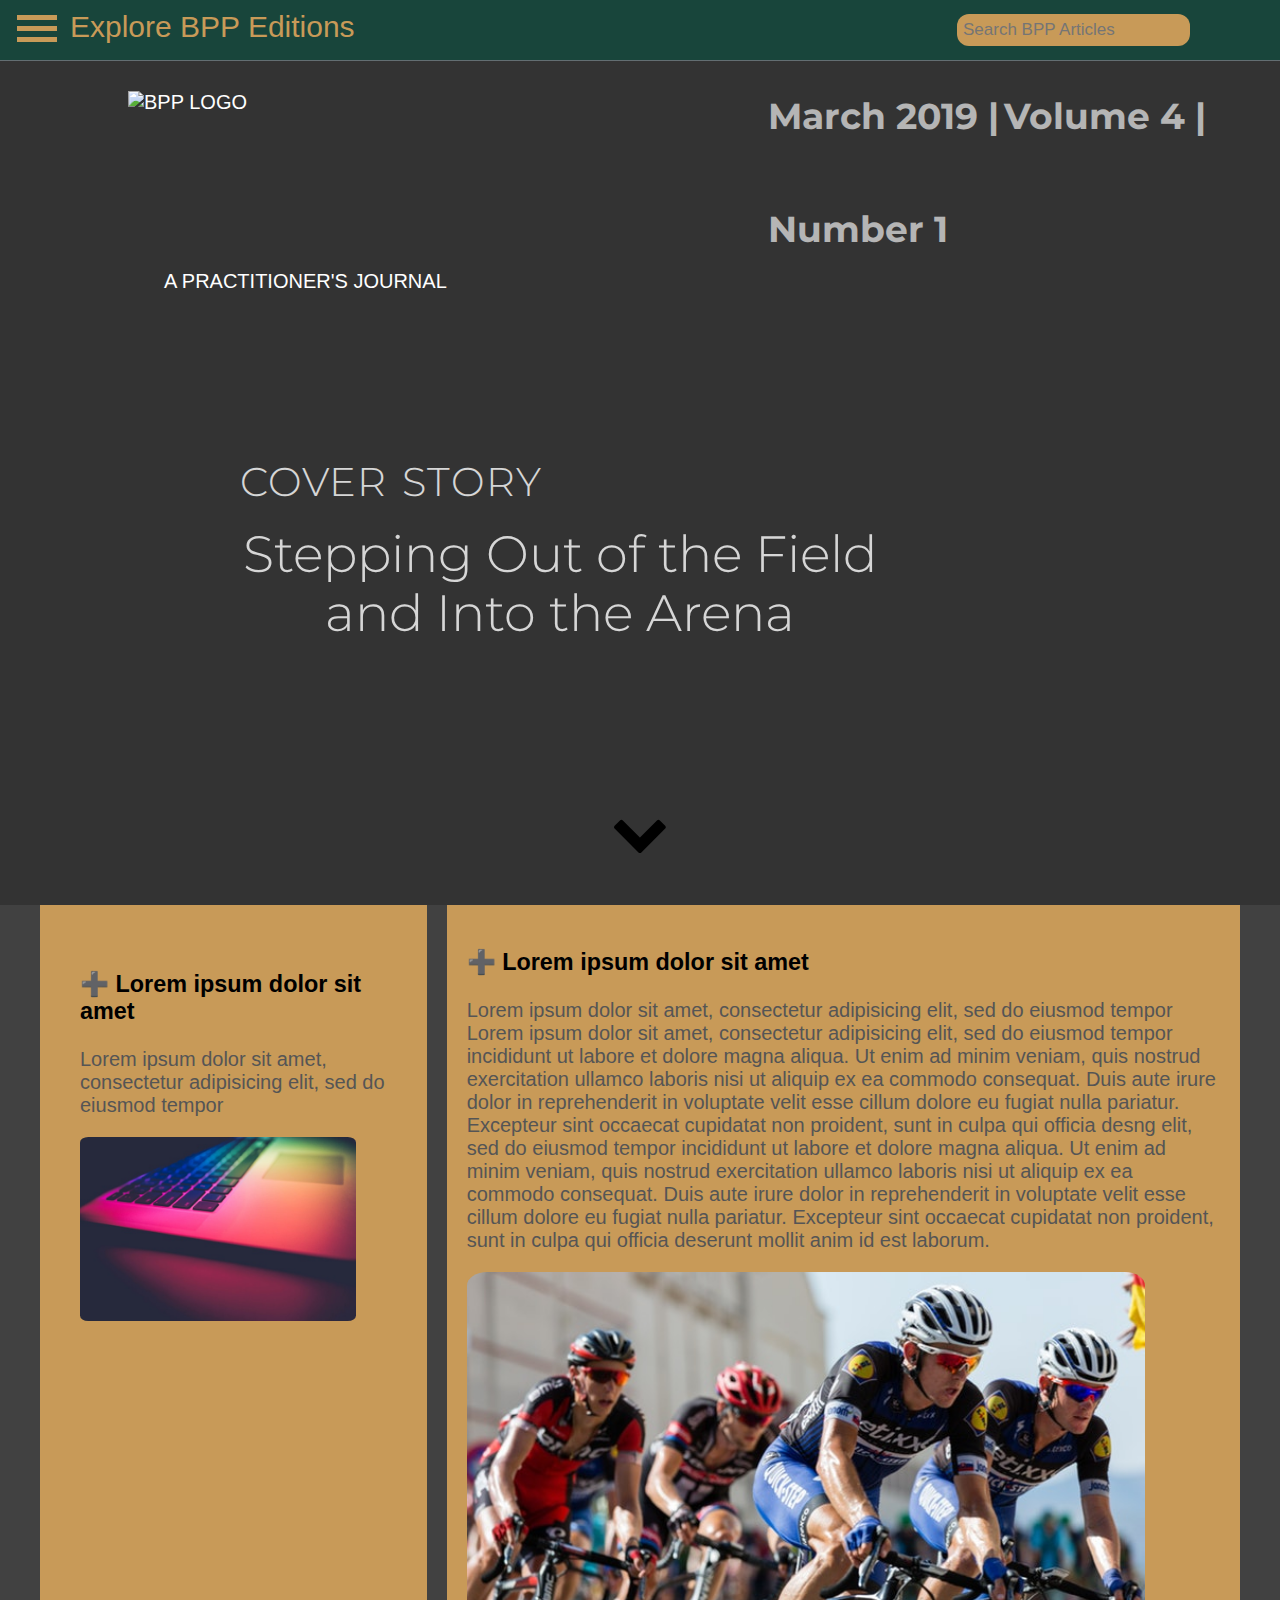
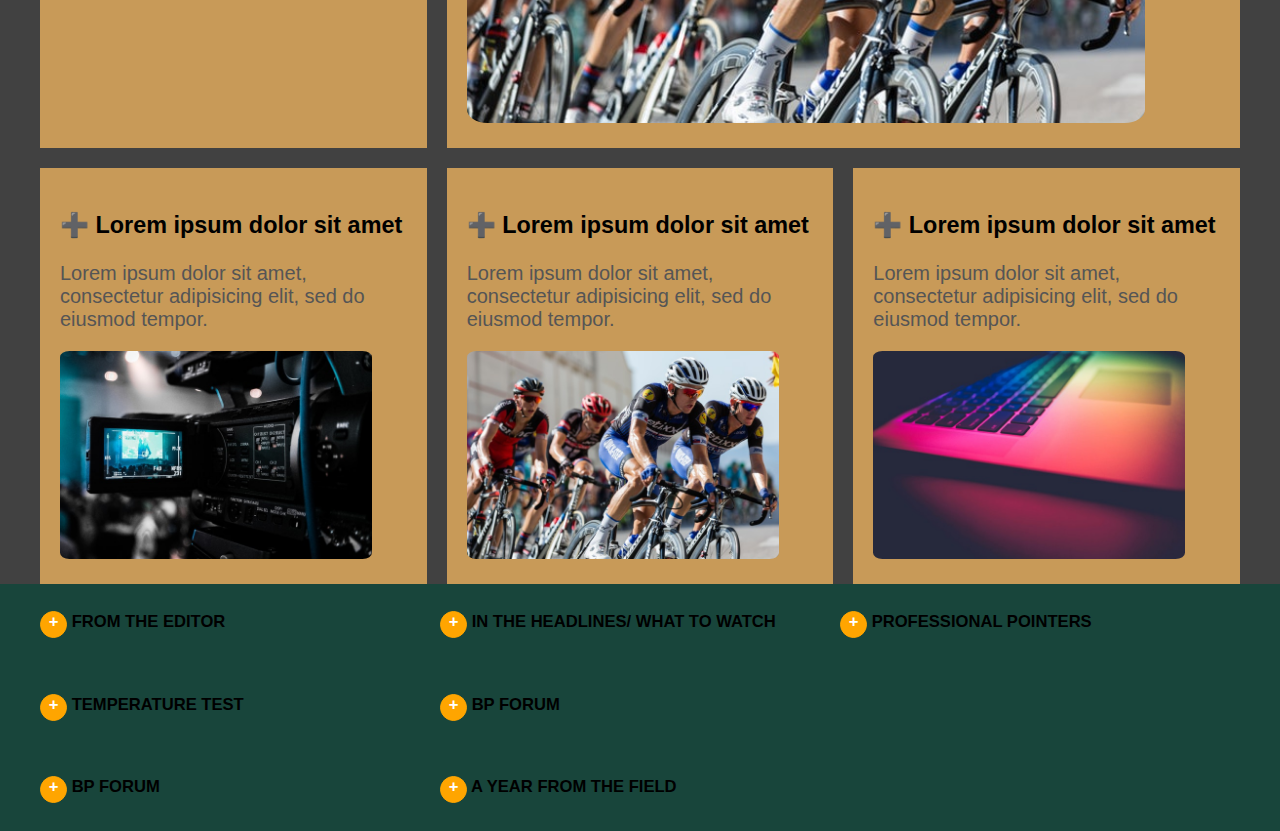
==== index.html @ 3957dcb5 "first commit." ====
<!DOCTYPE html>
<html lang="en" dir="ltr">
  <head>
    <meta charset="utf-8">
    <link rel="stylesheet" type="text/css" href="grid.css">
    <link rel="stylesheet" href="normalize.css">
    <link rel="stylesheet" href="style.css">
    <link rel="stylesheet" media="screen and(max-width: 768px)" href="mobile.css">
    <link hr ef="https://fonts.googleapis.com/css?family=Lato&display=swap" rel="stylesheet">
    <link rel="stylesheet" href="https://cdnjs.cloudflare.com/ajax/libs/font-awesome/4.7.0/css/font-awesome.min.css">
    <link href="https://fonts.googleapis.com/css?family=Montserrat&display=swap" rel="stylesheet">
    <title>Brand Protection Professional</title>
  </head>

  <body>


      <div class="nav" id="main-nav">
        <input type="text" placeholder="Search BPP Articles">

        <label class="burger" for="toggle">
            <span>&nbsp;</span>
            <span>&nbsp;</span>
            <span>&nbsp;</span>
        </label>

        <a href="http://a-capp.msu.edu/outreach/brand-protection-professional-bpp/" class="side-text"> Explore BPP Editions </a>

          <input type="checkbox" id="toggle">
          <div class="menu">
            <a href="index.html">Home</a>
            <a href="article1.html">Article 1</a>
            <a href="article2.html">Article 2</a>
            <a href="article3.html">Article 3</a>
            <a href="article4.html">Article 4</a>
          </div>
      </div>



      <header id="showcase">

        <section class="section01">
          <div class="logo-box">
            <div class="edition-info">

              <h3 id="date"></h3>
              <h3 id="volume" ></h3>
              <h3 id="number" ></h3>

            </div>

            <script>
              document.getElementById("date").innerHTML = "March 2019 |";
              document.getElementById("volume").innerHTML = " Volume 4 |";
              document.getElementById("number").innerHTML = " Number 1";
            </script>

            <div class="logo-img">
              <img class="showcase-logo" src="resources/css/img/logo.png" alt="BPP LOGO">
            </div>

            <p>A PRACTITIONER'S JOURNAL</p>

          </div>

          <div class="container">

            <div class="showcase-container">

              <div class="showcase-content">

                <h1>COVER STORY</h1>
                <p>Stepping Out of the  Field and Into the Arena

              </div>
            </div>

          </div>


          <a href="#home-articles">
            <div id="arrow-down">
              <i class="fa fa-chevron-down"></i>
            </div></a>

        </section>
      </header>

<!--Home Articles-->

      <section id="home-articles" class="py-2">

        <div class="container">

          <div class="articles-container">
              <article id="item1" class="card">

                <article class="card">
                    <h3>
                      <a href="#">➕ Lorem ipsum dolor sit amet</a>
                    </h3>
                    <p>Lorem ipsum dolor sit amet, consectetur adipisicing elit, sed do eiusmod tempor</p>
                    <img src="tech2.jpg" alt="">
                  </article>


              </article>
                <article class="card">
                    <h3>
                      <a href="#">➕ Lorem ipsum dolor sit amet</a>
                    </h3>
                    <p>Lorem ipsum dolor sit amet, consectetur adipisicing elit, sed do eiusmod tempor.</p>
                      <img src="ent2.jpg" alt="">
                  </article>

                  <article id="item3" class="card">

                      <h3>
                        <a href="#"> ➕ Lorem ipsum dolor sit amet</a>
                      </h3>
                      <p>Lorem ipsum dolor sit amet, consectetur adipisicing elit, sed do eiusmod tempor Lorem ipsum dolor sit amet, consectetur adipisicing elit, sed do eiusmod tempor incididunt ut labore et dolore magna aliqua. Ut enim ad minim veniam, quis nostrud exercitation ullamco laboris nisi ut aliquip ex ea commodo consequat. Duis aute irure dolor in reprehenderit in voluptate velit esse cillum dolore eu fugiat nulla pariatur. Excepteur sint occaecat cupidatat non proident, sunt in culpa qui officia desng elit, sed do eiusmod tempor incididunt ut labore et dolore magna aliqua. Ut enim ad minim veniam, quis nostrud exercitation ullamco laboris nisi ut aliquip ex ea commodo consequat. Duis aute irure dolor in reprehenderit in voluptate velit esse cillum dolore eu fugiat nulla pariatur. Excepteur sint occaecat cupidatat non proident, sunt in culpa qui officia deserunt mollit anim id est laborum.</p>
                        <img src="sports1.jpg" alt="">
                    </article>

                    <article id="item4" class="card">
                        <h3>
                          <a href="#"> ➕ Lorem ipsum dolor sit amet</a>
                        </h3>
                        <p>Lorem ipsum dolor sit amet, consectetur adipisicing elit, sed do eiusmod tempor.</p>
                        <img src="sports1.jpg" alt="">
                      </article>


                      <article id="item5" class="card">

                          <h3>
                            <a href="#"> ➕ Lorem ipsum dolor sit amet</a>
                          </h3>
                          <p>Lorem ipsum dolor sit amet, consectetur adipisicing elit, sed do eiusmod tempor.</p>
                          <img src="tech2.jpg" alt="">
                          </article>


              </div>

        </div>

      </section>

 <!-- Footer -->
 <footer id="main-footer">

   <div class="container">

     <div class="container footer-container">

       <div>
         <h5>
           <a class="plus-bt"href="#">+</a>
           <a href="#">FROM THE EDITOR</a>
         </h5>
       </div>

       <div>
         <h5>
           <a class="plus-bt"href="#">+</a>
           <a href="#">IN THE HEADLINES/ WHAT TO WATCH</a>
         </h5>
       </div>

       <div>

         <h5>
           <a class="plus-bt"href="#">+</a>
           <a href="#">PROFESSIONAL POINTERS</a>
         </h5>

       </div>

       <div>

         <h5>
           <a class="plus-bt"href="#">+</a>

           <a href="#">TEMPERATURE TEST </h5>


         </a>
       </div>

       <div>
         <h5>
           <a class="plus-bt"href="#">+</a>
           <a href="#">BP FORUM</a>
         </h5>
       </div>

       <div >

       </div>

       <div>
         <h5>
           <a class="plus-bt"href="#">+</a>
           <a href="#">BP FORUM</a>
         </h5>
       </div>

       <div>
         <h5>
           <a class="plus-bt"href="#">+</a>
           <a href="#">A YEAR FROM THE FIELD</a>
         </h5>
       </div>

     </div>

   </div>

 </footer>


    </body>
</html>
---- grid.css ----
/*  SECTIONS  ============================================================================= */

.section {
	clear: both;
	padding: 0px;
	margin: 0px;
}

/*  GROUPING  ============================================================================= */

.row {
    zoom: 1; /* For IE 6/7 (trigger hasLayout) */
}

.row:before,
.row:after {
    content:"";
    display:table;
}
.row:after {
    clear:both;
}

/*  GRID COLUMN SETUP   ==================================================================== */

.col {
	display: block;
	float:left;
	margin: 1% 0 1% 1.6%;
}

.col:first-child { margin-left: 0; } /* all browsers except IE6 and lower */


/*  REMOVE MARGINS AS ALL GO FULL WIDTH AT 480 PIXELS */

@media only screen and (max-width: 480px) {
	.col { 
		/*margin: 1% 0 1% 0%;*/
        margin: 0;
	}
}


/*  GRID OF TWO   ============================================================================= */


.span-2-of-2 {
	width: 100%;
}

.span-1-of-2 {
	width: 49.2%;
}

/*  GO FULL WIDTH AT LESS THAN 480 PIXELS */

@media only screen and (max-width: 480px) {
	.span-2-of-2 {
		width: 100%; 
	}
	.span-1-of-2 {
		width: 100%; 
	}
}


/*  GRID OF THREE   ============================================================================= */

	
.span-3-of-3 {
	width: 100%; 
}

.span-2-of-3 {
	width: 66.13%; 
}

.span-1-of-3 {
	width: 32.26%; 
}


/*  GO FULL WIDTH AT LESS THAN 480 PIXELS */

@media only screen and (max-width: 480px) {
	.span-3-of-3 {
		width: 100%; 
	}
	.span-2-of-3 {
		width: 100%; 
	}
	.span-1-of-3 {
		width: 100%;
	}
}

/*  GRID OF FOUR   ============================================================================= */

	
.span-4-of-4 {
	width: 100%; 
}

.span-3-of-4 {
	width: 74.6%; 
}

.span-2-of-4 {
	width: 49.2%; 
}

.span-1-of-4 {
	width: 23.8%; 
}


/*  GO FULL WIDTH AT LESS THAN 480 PIXELS */

@media only screen and (max-width: 480px) {
	.span-4-of-4 {
		width: 100%; 
	}
	.span-3-of-4 {
		width: 100%; 
	}
	.span-2-of-4 {
		width: 100%; 
	}
	.span-1-of-4 {
		width: 100%; 
	}
}


/*  GRID OF FIVE   ============================================================================= */

	
.span-5-of-5 {
	width: 100%;
}

.span-4-of-5 {
  	width: 79.68%; 
}

.span-3-of-5 {
  	width: 59.36%; 
}

.span-2-of-5 {
  	width: 39.04%;
}

.span-1-of-5 {
  	width: 18.72%;
}


/*  GO FULL WIDTH AT LESS THAN 480 PIXELS */

@media only screen and (max-width: 480px) {
	.span-5-of-5 {
		width: 100%; 
	}
	.span-4-of-5 {
		width: 100%; 
	}
	.span-3-of-5 {
		width: 100%; 
	}
	.span-2-of-5 {
		width: 100%; 
	}
	.span-1-of-5 {
		width: 100%; 
	}
}


/*  GRID OF SIX   ============================================================================= */


.span-6-of-6 {
	width: 100%;
}

.span-5-of-6 {
  	width: 83.06%;
}

.span-4-of-6 {
  	width: 66.13%;
}

.span-3-of-6 {
  	width: 49.2%;
}

.span-2-of-6 {
  	width: 32.26%;
}

.span-1-of-6 {
  	width: 15.33%;
}


/*  GO FULL WIDTH AT LESS THAN 480 PIXELS */

@media only screen and (max-width: 480px) {
	.span-6-of-6 {
		width: 100%; 
	}
	.span-5-of-6 {
		width: 100%; 
	}
	.span-4-of-6 {
		width: 100%; 
	}
	.span-3-of-6 {
		width: 100%; 
	}
	.span-2-of-6 {
		width: 100%; 
	}
	.span-1-of-6 {
		width: 100%; 
	}
}



/*  GRID OF SEVEN   ============================================================================= */


.span-7-of-7 {
	width: 100%;
}

.span-6-of-7 {
	width: 85.48%;
}

.span-5-of-7 {
  	width: 70.97%;
}

.span-4-of-7 {
  	width: 56.45%;
}

.span-3-of-7 {
  	width: 41.94%;
}

.span-2-of-7 {
  	width: 27.42%;
}

.span-1-of-7 {
  	width: 12.91%;
}


/*  GO FULL WIDTH AT LESS THAN 480 PIXELS */

@media only screen and (max-width: 480px) {
	.span-7-of-7 {
		width: 100%; 
	}
	.span-6-of-7 {
		width: 100%; 
	}
	.span-5-of-7 {
		width: 100%; 
	}
	.span-4-of-7 {
		width: 100%; 
	}
	.span-3-of-7 {
		width: 100%; 
	}
	.span-2-of-7 {
		width: 100%; 
	}
	.span-1-of-7 {
		width: 100%; 
	}
}


/*  GRID OF EIGHT   ============================================================================= */

	
.span-8-of-8 {
	width: 100%;
}

.span-7-of-8 {
	width: 87.3%; 
}

.span-6-of-8 {
	width: 74.6%; 
}

.span-5-of-8 {
	width: 61.9%; 
}

.span-4-of-8 {
	width: 49.2%; 
}

.span-3-of-8 {
	width: 36.5%;
}

.span-2-of-8 {
	width: 23.8%; 
}

.span-1-of-8 {
	width: 11.1%; 
}


/*  GO FULL WIDTH AT LESS THAN 480 PIXELS */

@media only screen and (max-width: 480px) {
	.span-8-of-8 {
		width: 100%; 
	}
	.span-7-of-8 {
		width: 100%; 
	}
	.span-6-of-8 {
		width: 100%; 
	}
	.span-5-of-8 {
		width: 100%; 
	}
	.span-4-of-8 {
		width: 100%; 
	}
	.span-3-of-8 {
		width: 100%; 
	}
	.span-2-of-8 {
		width: 100%; 
	}
	.span-1-of-8 {
		width: 100%; 
	}
}


/*  GRID OF NINE   ============================================================================= */


.span-9-of-9 {
	width: 100%;
}

.span-8-of-9 {
	width: 88.71%;
}

.span-7-of-9 {
	width: 77.42%; 
}

.span-6-of-9 {
	width: 66.13%; 
}

.span-5-of-9 {
	width: 54.84%; 
}

.span-4-of-9 {
	width: 43.55%; 
}

.span-3-of-9 {
	width: 32.26%;
}

.span-2-of-9 {
	width: 20.97%; 
}

.span-1-of-9 {
	width: 9.68%; 
}


/*  GO FULL WIDTH AT LESS THAN 480 PIXELS */

@media only screen and (max-width: 480px) {
	.span-9-of-9 {
		width: 100%; 
	}
	.span-8-of-9 {
		width: 100%; 
	}
	.span-7-of-9 {
		width: 100%; 
	}
	.span-6-of-9 {
		width: 100%; 
	}
	.span-5-of-9 {
		width: 100%; 
	}
	.span-4-of-9 {
		width: 100%; 
	}
	.span-3-of-9 {
		width: 100%; 
	}
	.span-2-of-9 {
		width: 100%; 
	}
	.span-1-of-9 {
		width: 100%; 
	}
}


/*  GRID OF TEN   ============================================================================= */


.span-10-of-10 {
	width: 100%;
}

.span-9-of-10 {
	width: 89.84%;
}

.span-8-of-10 {
	width: 79.68%;
}

.span-7-of-10 {
	width: 69.52%; 
}

.span-6-of-10 {
	width: 59.36%; 
}

.span-5-of-10 {
	width: 49.2%; 
}

.span-4-of-10 {
	width: 39.04%; 
}

.span-3-of-10 {
	width: 28.88%;
}

.span-2-of-10 {
	width: 18.72%; 
}

.span-1-of-10 {
	width: 8.56%; 
}


/*  GO FULL WIDTH AT LESS THAN 480 PIXELS */

@media only screen and (max-width: 480px) {
	.span-10-of-10 {
		width: 100%; 
	}
	.span-9-of-10 {
		width: 100%; 
	}
	.span-8-of-10 {
		width: 100%; 
	}
	.span-7-of-10 {
		width: 100%; 
	}
	.span-6-of-10 {
		width: 100%; 
	}
	.span-5-of-10 {
		width: 100%; 
	}
	.span-4-of-10 {
		width: 100%; 
	}
	.span-3-of-10 {
		width: 100%; 
	}
	.span-2-of-10 {
		width: 100%; 
	}
	.span-1-of-10 {
		width: 100%; 
	}
}


/*  GRID OF ELEVEN   ============================================================================= */

.span-11-of-11 {
	width: 100%;
}

.span-10-of-11 {
	width: 90.76%;
}

.span-9-of-11 {
	width: 81.52%;
}

.span-8-of-11 {
	width: 72.29%;
}

.span-7-of-11 {
	width: 63.05%; 
}

.span-6-of-11 {
	width: 53.81%; 
}

.span-5-of-11 {
	width: 44.58%; 
}

.span-4-of-11 {
	width: 35.34%; 
}

.span-3-of-11 {
	width: 26.1%;
}

.span-2-of-11 {
	width: 16.87%; 
}

.span-1-of-11 {
	width: 7.63%; 
}


/*  GO FULL WIDTH AT LESS THAN 480 PIXELS */

@media only screen and (max-width: 480px) {
	.span-11-of-11 {
		width: 100%; 
	}
	.span-10-of-11 {
		width: 100%; 
	}
	.span-9-of-11 {
		width: 100%; 
	}
	.span-8-of-11 {
		width: 100%; 
	}
	.span-7-of-11 {
		width: 100%; 
	}
	.span-6-of-11 {
		width: 100%; 
	}
	.span-5-of-11 {
		width: 100%; 
	}
	.span-4-of-11 {
		width: 100%; 
	}
	.span-3-of-11 {
		width: 100%; 
	}
	.span-2-of-11 {
		width: 100%; 
	}
	.span-1-of-11 {
		width: 100%; 
	}
}


/*  GRID OF TWELVE   ============================================================================= */

.span-12-of-12 {
	width: 100%;
}

.span-11-of-12 {
	width: 91.53%;
}

.span-10-of-12 {
	width: 83.06%;
}

.span-9-of-12 {
	width: 74.6%;
}

.span-8-of-12 {
	width: 66.13%;
}

.span-7-of-12 {
	width: 57.66%; 
}

.span-6-of-12 {
	width: 49.2%; 
}

.span-5-of-12 {
	width: 40.73%; 
}

.span-4-of-12 {
	width: 32.26%; 
}

.span-3-of-12 {
	width: 23.8%;
}

.span-2-of-12 {
	width: 15.33%; 
}

.span-1-of-12 {
	width: 6.86%; 
}


/*  GO FULL WIDTH AT LESS THAN 480 PIXELS */

@media only screen and (max-width: 480px) {
	.span-12-of-12 {
		width: 100%; 
	}
	.span-11-of-12 {
		width: 100%; 
	}
	.span-10-of-12 {
		width: 100%; 
	}
	.span-9-of-12 {
		width: 100%; 
	}
	.span-8-of-12 {
		width: 100%; 
	}
	.span-7-of-12 {
		width: 100%; 
	}
	.span-6-of-12 {
		width: 100%; 
	}
	.span-5-of-12 {
		width: 100%; 
	}
	.span-4-of-12 {
		width: 100%; 
	}
	.span-3-of-12 {
		width: 100%; 
	}
	.span-2-of-12 {
		width: 100%; 
	}
	.span-1-of-12 {
		width: 100%; 
	}
}
---- style.css ----
/*----------------------------------------------*/
/* BASIC SETUP*/
/*----------------------------------------------*/



html{
  /* might change this*/
 background: #414141;
 color:#555;
 font-family: 'Lato','Arial',sans-sans-serif;
 font-size: 20px;
 font-weight: 300;
 text-rendering: optmizelegibility;


}


/*----------------------------------------------*/
/* REUSABLE COMPONENTS*/
/*----------------------------------------------*/



/* will contol each class row margin will be kept in the center */

/*----HEADINGS----*/
h1{
 margin-top: 0;
 margin-bottom: 20px;
 color:#fff;
 font-size: 200%;
 font-weight: 300;
 text-transform: uppercase;
 letter-spacing: 1px;
 word-spacing:4px;

}

a{
   text-decoration: none;
   color: black;
}

/*----BUTTONS----*/
.btn:link,
.btn:visited{

 display: inline-block;
 padding: 10px 30px;
 text-decoration: none;
 border-radius: 200px;
 transition: background-color 0.2s, b0o0rder 0.2s, color 0.2s;
 color:#fff;

}

/*----BUTTONS----*/
.btn-ful:link,
.btn-ful:visited{

 /* flat UI Color : https://flatuicolors.com/ */
 background-color: #fdcb6e;
 border: 1px solid #fdcb6e;

}

/*----BUTTONS----*/
.btn-ghost:link,
.bt-ghost:visited{
 border: 1px solid #fdcb6e;
}

.btn:hover,
.btn:active{

   /* 0to255.com to find shade of transition color effect */

   background-color: #fdcb9e;
}




/*----------------------------------------------*/
/* HEADER


header{
 background-image: linear-gradient(rgba(0, 0, 0, 0.3), rgba(0, 0, 0, 0.3)), url(img/2.jpg);
 background-size: cover;
 background-position: center;
 height: 100vh;
}
*/
/*----------------------------------------------*/
.container{

 max-width: var(--max-width);
 margin: auto;
 padding: 0 2rem;
 overflow: hidden;



}
#showcase{color: #FFFFFF;background: #333;padding: 2rem;position: relative;}

#showcase:before{
 content: '';
 background: url(img/2.jpg) no-repeat center center/cover;
 position:absolute;
 top: 0;
 left: 0;
 width: 100%;
 height: 100%;
 opacity: 0.3;

}

#showcase .showcase-container{

 display: grid;
 grid-template-columns: repeat(2, 1fr);
 justify-content: center;
 align-items: center;
 height: 54vh;
 width: 100vh

}

#showcase .showcase-content{

 z-index: 1;
}

#showcase .showcase-content h1{

 margin-left: 8rem;
 margin-top: 0.5rem;
 font-family: 'Montserrat', sans-serif;
 opacity:0.8;



}

/* For the scroll button on cover page 2-10-20 */

@keyframes jump {
   0% { top: 0; } 50% { top: 0.5vw; } 100% { top: 0; }
 }
 
 /* Button/Arrow */

 #arrow-down {
   position: relative;
   margin: 0 auto;
   text-align: center;
   animation: jump 5s infinite;
   font-size:4.5vw;}
 
     i {
       content: "\f0a8";
       font-family: "Montserrat";
       transition: .3s ease-in-out;
       }

      
   
     i:hover {
       opacity: 0.7;
       transition: .3s ease-in-out;
      }
   
 
 

#showcase .showcase-content p{

 margin-left: 8rem;
 margin-top: 1rem;
 margin-bottom: 1rem;
 text-align: center;
 width: 50vw;
 font-family: 'Montserrat', sans-serif;
 color:#FFFFFF;
 opacity:0.8;
 font-size:4vw;




}

.showcase-logo {

 position: absolute;
 left: 10%;
 top: 10%;
 z-index: 1;
 height:20vh;
}

/* Changed margin left to make text fit under the logo.
Date: 1/25/20 */
.logo-box p {

 margin-top: 230px;
 margin-left: 6.2rem;
 margin-bottom: 1rem;

 z-index: 1;

}



.btn{


 display: inline-block;
 border: none;
 background: black;
 color: #FFFFFF;
 padding: 0.5rem 1.5rem;
 radius:50%;

}



.main-box{
 position: absolute;
 width:14;
}

/* Date changed 1/25/20 */

#main-nav{
 position: fixed;
 z-index: 2;
 background-color: #18453B;
 border-bottom: 1px solid #636e72;
 text-align: left;
 height: 3em;
 width: 100%;
 line-height: 6em;
}



.menu{

 margin: 0 30px 0 0;
 text-align: center;
 height: 100%;
 background:#18453B;
 position: fixed;
 width: 30vh;
 top: 43px;
 display: none;




}

.menu a{
 text-decoration: none;
 color:#FFFFFF;
 line-height: 70px;
 display: block;
 border-bottom: 1px solid #636e72;
 margin:0;


}

/* search bar */


.nav input[type=text] {
 float: right;
 padding: 6px;
 border: none;
 margin-top: 1.1vw;
 margin-right: 90px;
 font-size: 17px;
 border-radius: 12px;
 background-color:#c89a58;
 border: none;

}

.nav input[type=text]:hover{

 background-color: #C8AD58;
 text-decoration: none;
 transition:0.2s;



}


.menu a:hover{

 background-color: #c89a58;
 color:black;

}


#toggle{
display: none;



}


#toggle:checked + .menu{

   display: block;
   width: 30vh;
   margin: 0 30px 0 0px;
   transition: 0.6s;

}

/*Changed 1/25/20 */

.burger{
 margin:0 40px 0px 0;
 width: 20px;
 font-size: 35px;
 line-height: 5em;
 padding-top: 1.2vw;
 padding-left: 17px;
 padding-right:40px;
 color: #c89a58;
 display: block;
 cursor: pointer;

}

.burger span {
   width: 40px;
   background-color: #c89a58;
   height: 5px;
   display: block;
   margin-bottom: 6px;
}
.burger span:last-child {
   margin-bottom:0px;
}

.burger:hover{

 color:black;
 transition:0.7s;
}

.side-text:hover{
 color:#C8AD58;
 transition:0.7s;
}

/*Date changed: 1/25/20*/

.side-text{

   font-size: 1.5em;
   padding-left: 0;
   position: relative;

   top:-2.5em;
   left: 70px;
   color:#c89a58;
   cursor: pointer;




}

.edition-info h3{

/* MAKE IT RESPONSIVE
Choose better font
decide size
*/

 position: relative;
 display:inline-block;
 font-size:4vh;
 color:#FFFFFF;
 opacity: 0.8;


}

.edition-info{

 position: absolute;
 top:60px;
 left:60%;
 opacity:0.8;
 font-family: 'Montserrat', sans-serif


}

.card{
 background: #c89a58;
 padding:1rem;

}

.card img{



   height:auto;
   width:90%;
   align-items: center;
   border-radius: 3%;
}




/* Home Articles */

#home-articles .articles-container{

 display: grid;
 grid-template-columns: repeat( auto-fit, minmax(30%, 4fr) );
 /*grid-template-columns: repeat(3, 1fr);*/
 /*grid-template-columns: repeat( auto-fill, minmax(250px, 1fr) ); */
 grid-gap: 1rem;
 grid-auto-rows: auto;



}

#item1{

 padding-bottom: 400px;

 grid-row: span 2 / 2;
}

#item3{

   grid-column: span 2 / 4;
   grid-row: span 2 / 2;


}

#home-articles .articles-container > *:first-child{

     display: grid;
     grid-template-columns: repeat(1, 1fr);
     grid-gap: 1rem;
     align-items: center;
}

/* Commenting out, may be not needed 2-10-20 
#showcase a {
 position: absolute;
 bottom: 20px;
 left: 50%;
 z-index: 2;
 display: inline-block;
 -webkit-transform: translate(0, -50%);
 transform: translate(0, -50%);
 color: #fff;
 font : normal 400 20px/1 'Josefin Sans', sans-serif;
 letter-spacing: .1em;
 text-decoration: none;
 transition: opacity .3s;
}
#showcase a:hover {
 opacity: .5;
}

*/

#section01{
   margin-top: 10px;
}

#section01 a, #home-articles a {
 padding-top: 60px;
}
#section01 a span, #home-articles a span {
 position: absolute;
 top: 0;
 left: 50%;
 width: 24px;
 height: 24px;
 margin-left: -12px;
 border-left: 1px solid #fff;
 border-bottom: 1px solid #fff;
 -webkit-transform: rotate(-45deg);
 transform: rotate(-45deg);
 box-sizing: border-box;
}
#main-footer{
 background: #18453B;
}

#main-footer .footer-container{
 display: grid;
 grid-template-columns: repeat(3,1fr);
 padding: 0;


}

#main-footer .footer-container h3{
 color:black;
 opacity: 0.8;


}

/* Changed if maybe the footer wanted to be lined up to the above articles. */

#main-footer .footer-container .move{
 padding:0.5rem;
}

.plus-bt{

 display: inline-block;
 color: #FFFFFF;
 width: 25px;
 height: 25px;
 border: 1px solid orange;
 background: orange;
 border-radius: 50%;
 text-align: center;
}

.plus-bt2{
 display: inline-block;
 color: #FFFFFF;
 width: 25px;
 height: 25px;
 border: 1px solid orange;
 background: orange;
 border-radius: 50%;
 text-align: center;

}
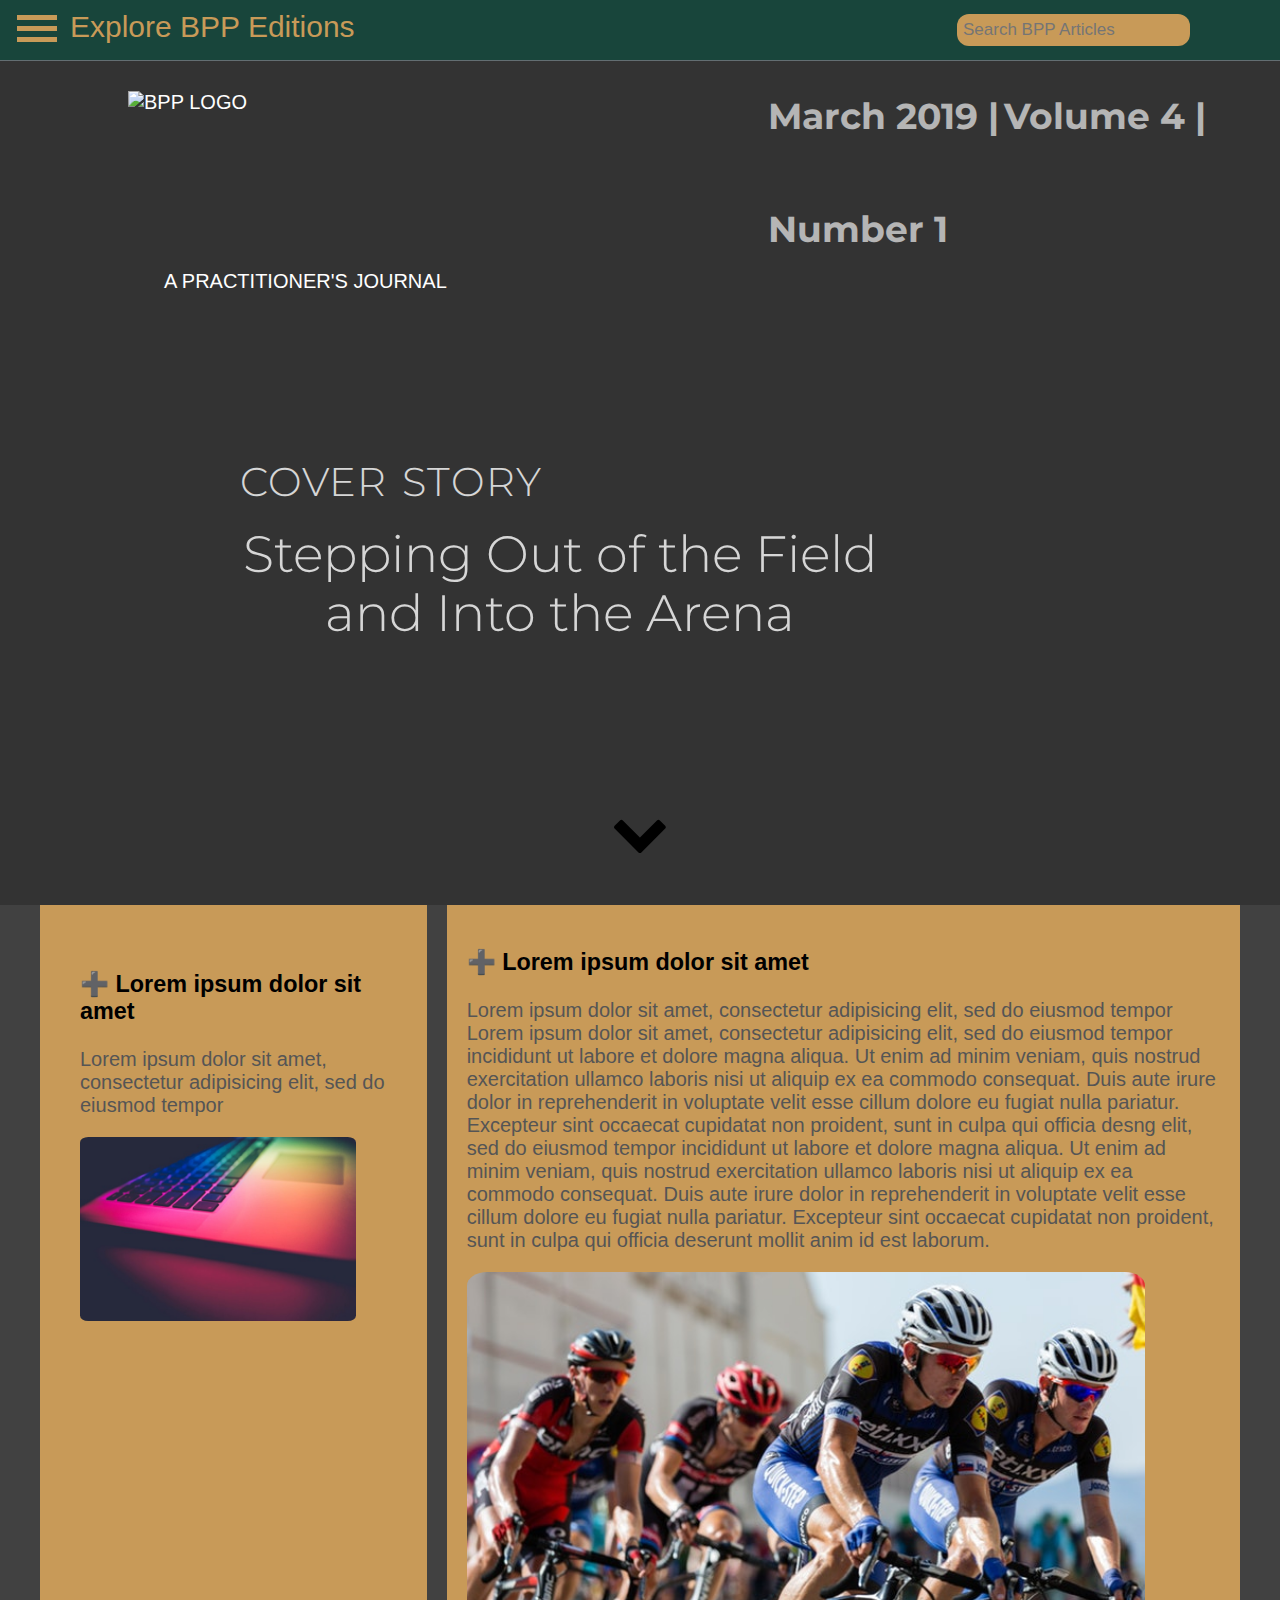
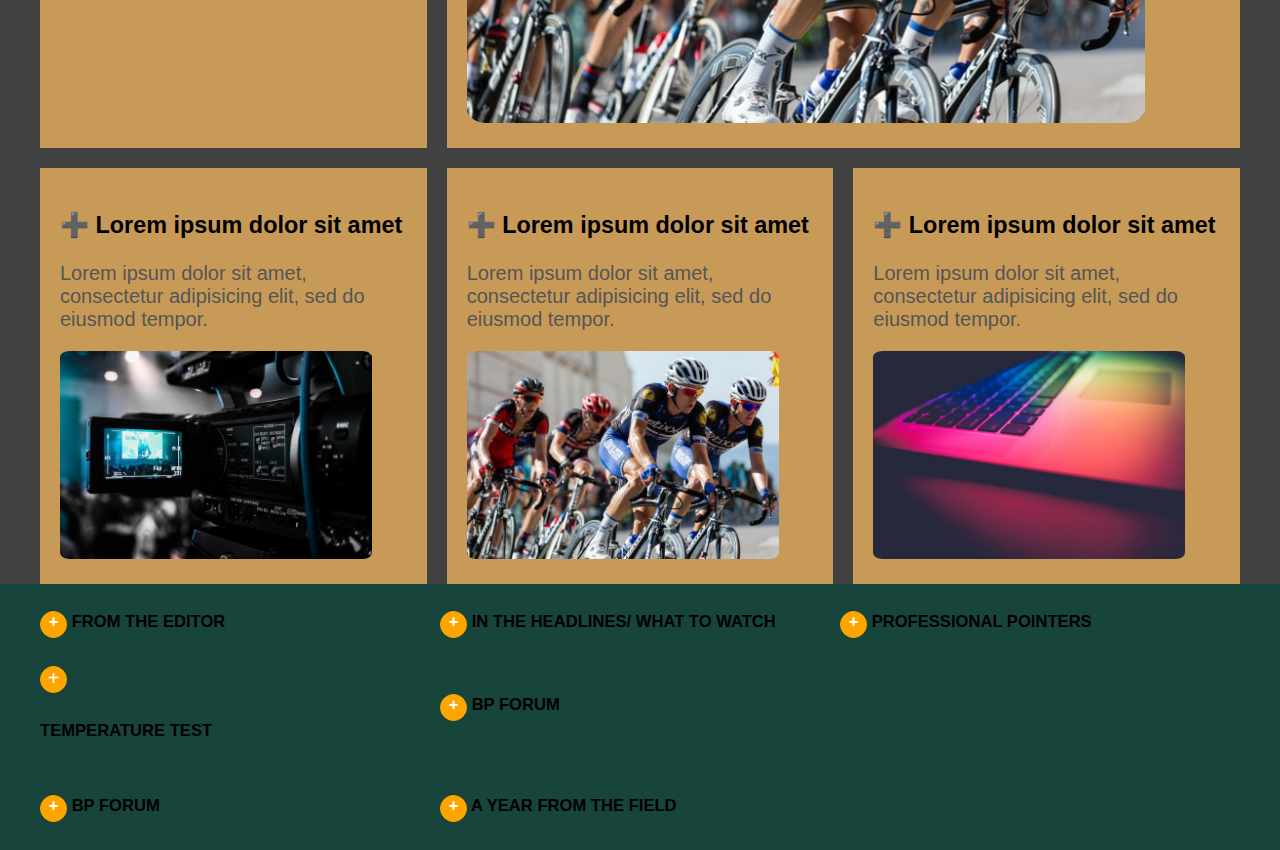
==== commit 54b072e6: "figured out a way to make the index look like the mock up, needs buttons and eveything else." ====
--- a/index.html
+++ b/index.html
@@ -71,7 +71,7 @@
               <div class="showcase-content">
 
                 <h1>COVER STORY</h1>
-                <p>Stepping Out of the  Field and Into the Arena
+                <p>Stepping Out of the  Field and Into the Arena</p>
 
               </div>
             </div>
@@ -157,14 +157,14 @@
 
        <div>
          <h5>
-           <a class="plus-bt"href="#">+</a>
+           <a class="plus-bt" href="#">+</a>
            <a href="#">FROM THE EDITOR</a>
          </h5>
        </div>
 
        <div>
          <h5>
-           <a class="plus-bt"href="#">+</a>
+           <a class="plus-bt" href="#">+</a>
            <a href="#">IN THE HEADLINES/ WHAT TO WATCH</a>
          </h5>
        </div>
@@ -172,7 +172,7 @@
        <div>
 
          <h5>
-           <a class="plus-bt"href="#">+</a>
+           <a class="plus-bt" href="#">+</a>
            <a href="#">PROFESSIONAL POINTERS</a>
          </h5>
 
@@ -180,10 +180,10 @@
 
        <div>
 
-         <h5>
-           <a class="plus-bt"href="#">+</a>
-
-           <a href="#">TEMPERATURE TEST </h5>
+         
+           <a class="plus-bt" href="#">+</a>
+
+           <a href="#"> <h5>TEMPERATURE TEST</h5>
 
 
          </a>
@@ -191,7 +191,7 @@
 
        <div>
          <h5>
-           <a class="plus-bt"href="#">+</a>
+           <a class="plus-bt" href="#">+</a>
            <a href="#">BP FORUM</a>
          </h5>
        </div>
@@ -202,14 +202,14 @@
 
        <div>
          <h5>
-           <a class="plus-bt"href="#">+</a>
+           <a class="plus-bt" href="#">+</a>
            <a href="#">BP FORUM</a>
          </h5>
        </div>
 
        <div>
          <h5>
-           <a class="plus-bt"href="#">+</a>
+           <a class="plus-bt" href="#">+</a>
            <a href="#">A YEAR FROM THE FIELD</a>
          </h5>
        </div>
